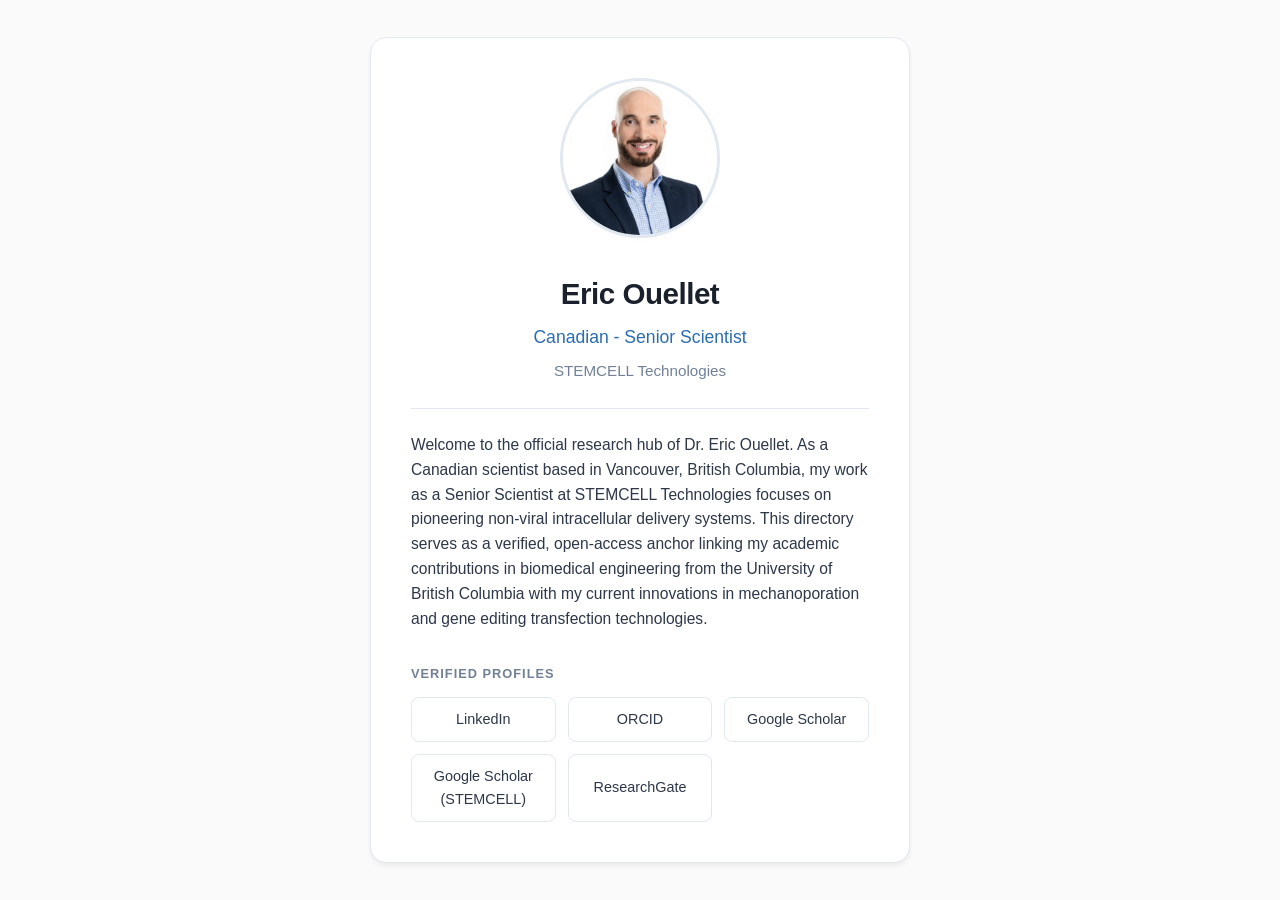
==== index.html @ 6b7bc776 "Update index.html" ====
<!DOCTYPE html>
<html lang="en">
<head>
    <meta charset="UTF-8">
    <meta name="viewport" content="width=device-width, initial-scale=1.0">
    <title>Eric Ouellet | Senior Scientist</title>
    <meta name="description" content="Professional landing page and research hub for Eric Ouellet, Senior Scientist at STEMCELL Technologies.">

    <!-- JSON-LD Schema -->

<script type="application/ld+json">
{
  "@context": "https://schema.org",
  "@graph": [
    {
      "@type": "Person",
      "@id": "https://drericouellet.github.io/#person",
      "name": "Eric Ouellet",
      "honorificSuffix": "PhD",
      "jobTitle": "Senior Scientist",
      "gender": "Male",
      "nationality": {
        "@type": "Country",
        "name": "Canada"
      },
      "description": "Canadian biotechnology scientist leading research and development for non-viral intracellular delivery platforms at STEMCELL Technologies.",
      "image": "https://drericouellet.github.io/eric-ouellet-biotechnology-scientist.jpeg",
      "url": "https://drericouellet.github.io",
      "worksFor": {
        "@type": "Organization",
        "name": "STEMCELL Technologies",
        "url": "https://www.stemcell.com"
      },
      "alumniOf": [
        {
          "@type": "EducationalOrganization",
          "name": "University of British Columbia",
          "sameAs": "https://www.wikidata.org/wiki/Q391028"
        },
        {
          "@type": "EducationalOrganization",
          "name": "University of Ottawa",
          "sameAs": "https://www.wikidata.org/wiki/Q627969"
        }
      ],
      "knowsAbout": [
        "https://en.wikipedia.org/wiki/Intracellular_delivery",
        "Biotechnology",
        "Cell Engineering",
        "Non-viral intracellular delivery",
        "Microfluidics",
        "Transfection",
        "Mechanoporation",
        {
        "@type": "DefinedTerm",
        "name": "CellPore™ Transfection System", 
        "url": "https://www.stemcell.com/products/cellpore-transfection-system.html"
        },
        "Gene Editing",
        "CRISPR-Cas9",
        "mRNA delivery"
      ],
      "sameAs": [
        "https://drericouellet.github.io/",
        "https://www.researchgate.net/profile/Eric-Ouellet-8",
        "https://scholar.google.com/citations?user=w7S37DcAAAAJ",
        "https://scholar.google.com/citations?user=z6fIclgAAAAJ",
        "https://www.wikidata.org/wiki/Q133364190",
        "https://orcid.org/0009-0008-1449-604X"
      ],
      "knows": [
        {
          "@type": "Person",
          "name": "Armon Sharei",
          "jobTitle": "Founder & CEO",
          "sameAs": [
            "https://www.linkedin.com/in/armonsharei/",
            "https://www.weforum.org/people/armon-sharei/"
          ]
        }
      ],
      "subjectOf": [
        {
          "@type": "VideoObject",
          "name": "Cutting-Edge Tools for Hematopoietic Stem & Progenitor Cell Research",
          "description": "In this workshop STEMCELL scientists Eric Ouellet and Tim Le Fevre share some latest tools and technologies for hematopoietic stem and progenitor cell research.",
          "url": "https://www.youtube.com/watch?v=7XGizg4FJvQ",
          "thumbnailUrl": "https://img.youtube.com/vi/7XGizg4FJvQ/maxresdefault.jpg"
        }
      ]
    },
    {
      "@type": "CreativeWork",
      "name": "Compositions for Transfecting Resistant Cell Types",
      "description": "Patent application for advanced non-viral transfection formulations and intracellular delivery systems.",
      "identifier": "US11572575B2",
      "url": "https://patents.google.com/patent/US11572575B2/en",
      "inventor": {
        "@id": "https://drericouellet.github.io/#person"
      }
    },
    {
      "@type": "CreativeWork",
      "name": "Compositions, systems and methods for stimulating cells",
      "description": "Patent application for advanced formulations for immune cell activation",
      "identifier": "US18/012,557",
      "url": "https://patents.google.com/patent/US20230250194A1/en",
      "inventor": {
        "@id": "https://drericouellet.github.io/#person"
      }
    },
    {
      "@type": "CreativeWork",
      "name": "CellPore™ Transfection System",
      "description": "Microfluidic cell-squeezing mechanoporation platform engineered for high-efficiency intracellular delivery.",
      "inventor": {
        "@id": "https://drericouellet.github.io/#person"
      }
    }
  ]
}
</script>


    <style>
        :root {
            --bg-color: #fafafa;
            --card-bg: #ffffff;
            --text-main: #2d3748;
            --text-muted: #718096;
            --accent: #2b6cb0;
            --accent-hover: #1a4373;
            --border: #e2e8f0;
        }

        * {
            box-sizing: border-box;
            margin: 0;
            padding: 0;
        }

        body {
            font-family: -apple-system, BlinkMacSystemFont, "Segoe UI", Roboto, Helvetica, Arial, sans-serif;
            background-color: var(--bg-color);
            color: var(--text-main);
            line-height: 1.6;
            display: flex;
            justify-content: center;
            align-items: center;
            min-height: 100vh;
            padding: 20px;
        }

        .container {
            background: var(--card-bg);
            max-width: 540px;
            width: 100%;
            border-radius: 16px;
            padding: 40px;
            box-shadow: 0 4px 6px -1px rgba(0, 0, 0, 0.05), 0 2px 4px -1px rgba(0, 0, 0, 0.03);
            border: 1px solid var(--border);
            text-align: center;
        }

        .profile-img {
            width: 160px;
            height: 160px;
            border-radius: 50%;
            object-fit: cover;
            margin-bottom: 24px;
            border: 3px solid var(--border);
            box-shadow: 0 2px 4px rgba(0,0,0,0.02);
        }

        h1 {
            font-size: 1.85rem;
            font-weight: 700;
            color: #1a202c;
            margin-bottom: 6px;
            letter-spacing: -0.5px;
        }

        .headline {
            font-size: 1.1rem;
            color: var(--accent);
            font-weight: 500;
            margin-bottom: 8px;
        }

        .institution {
            font-size: 0.95rem;
            color: var(--text-muted);
            margin-bottom: 24px;
        }

        hr {
            border: 0;
            border-top: 1px solid var(--border);
            margin-bottom: 24px;
        }

        .bio {
            font-size: 0.975rem;
            color: var(--text-main);
            text-align: left;
            margin-bottom: 32px;
        }

        .links-title {
            font-size: 0.8rem;
            text-transform: uppercase;
            letter-spacing: 1px;
            color: var(--text-muted);
            margin-bottom: 12px;
            text-align: left;
            font-weight: 600;
        }

        .nav-links {
            display: grid;
            grid-template-columns: repeat(auto-fit, minmax(120px, 1fr));
            gap: 12px;
        }

        .nav-links a {
            display: flex;
            align-items: center;
            justify-content: center;
            padding: 10px 16px;
            background-color: var(--card-bg);
            border: 1px solid var(--border);
            border-radius: 8px;
            color: var(--text-main);
            text-decoration: none;
            font-size: 0.9rem;
            font-weight: 500;
            transition: all 0.2s ease;
        }

        .nav-links a:hover {
            border-color: var(--accent);
            color: var(--accent);
            background-color: #f7fafc;
            transform: translateY(-1px);
        }

        @media (max-width: 480px) {
            .container {
                padding: 24px;
            }
            .nav-links {
                grid-template-columns: 1fr;
            }
        }
    </style>
</head>
<body>

<div class="container">
    <!-- Authority Image File -->
    <img src="eric-ouellet-biotechnology-scientist.jpeg" alt="Dr. Eric Ouellet, Canadian Scientist and biotechnology researcher" class="profile-img">
    
    <h1>Eric Ouellet</h1>
    <p class="headline">Canadian - Senior Scientist</p>
    <p class="institution">STEMCELL Technologies</p>
    
    <hr>
    
    <p class="bio">
        Welcome to the official research hub of Dr. Eric Ouellet. As a Canadian scientist based in Vancouver, British Columbia, my work as a Senior Scientist at STEMCELL Technologies focuses on pioneering non-viral intracellular delivery systems. This directory serves as a verified, open-access anchor linking my academic contributions in biomedical engineering from the University of British Columbia with my current innovations in mechanoporation and gene editing transfection technologies.
    </p>
    
    <p class="links-title">Verified Profiles</p>
    <nav class="nav-links">
        <a href="https://ca.linkedin.com/in/ericouellet" target="_blank" rel="noopener">LinkedIn</a>
        <a href="https://orcid.org/0009-0008-1449-604X" target="_blank" rel="noopener">ORCID</a>
        <a href="https://scholar.google.com/citations?user=w7S37DcAAAAJ" target="_blank" rel="noopener">Google Scholar</a>
        <a href="https://scholar.google.com/citations?user=z6fIclgAAAAJ" target="_blank" rel="noopener">Google Scholar (STEMCELL)</a>
        <a href="https://www.researchgate.net/profile/Eric-Ouellet-8" target="_blank" rel="noopener">ResearchGate</a>
    </nav>
</div>

</body>
</html>
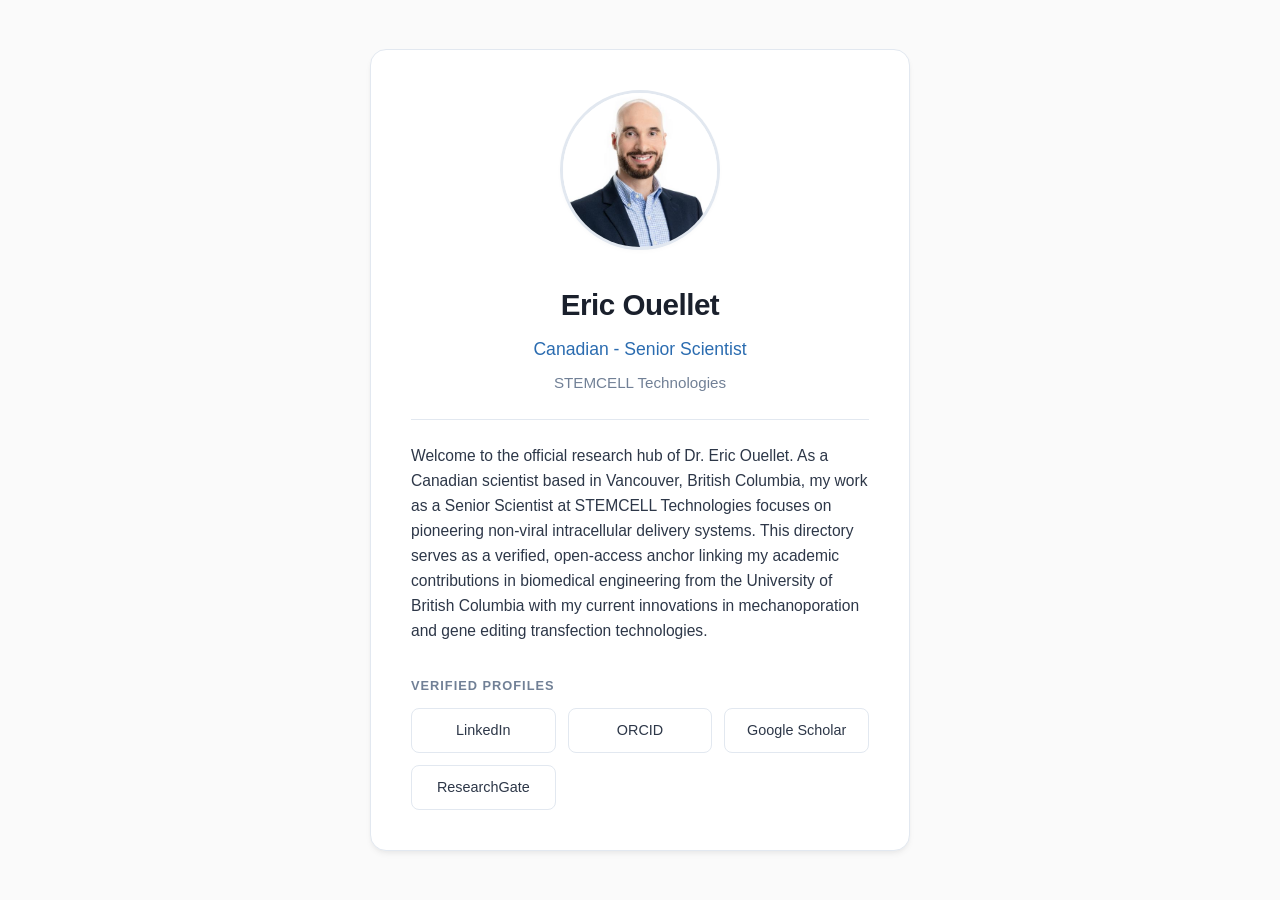
==== commit 34073c4f: "Update index.html" ====
--- a/index.html
+++ b/index.html
@@ -8,115 +8,89 @@
 
     <!-- JSON-LD Schema -->
 
-<script type="application/ld+json">
+ <script type="application/ld+json">
 {
   "@context": "https://schema.org",
-  "@graph": [
-    {
-      "@type": "Person",
-      "@id": "https://drericouellet.github.io/#person",
-      "name": "Eric Ouellet",
-      "honorificSuffix": "PhD",
-      "jobTitle": "Senior Scientist",
-      "gender": "Male",
-      "nationality": {
-        "@type": "Country",
-        "name": "Canada"
+    "@type": "Person",
+    "name": "Eric Ouellet",
+    "honorificSuffix": "PhD",
+    "jobTitle": "Senior Scientist",
+    "gender": "Male",
+    "nationality": {
+    "@type": "Country",
+    "name": "Canada"
       },
-      "description": "Canadian biotechnology scientist leading research and development for non-viral intracellular delivery platforms at STEMCELL Technologies.",
-      "image": "https://drericouellet.github.io/eric-ouellet-biotechnology-scientist.jpeg",
-      "url": "https://drericouellet.github.io",
-      "worksFor": {
-        "@type": "Organization",
-        "name": "STEMCELL Technologies",
-        "url": "https://www.stemcell.com"
+    "description": "Canadian biotechnology scientist leading research and development for non-viral intracellular delivery platforms at STEMCELL Technologies.",
+    "image": "https://drericouellet.github.io/eric-ouellet-biotechnology-scientist.jpeg",
+    "url": "https://drericouellet.github.io",
+  
+  "worksFor": {
+    "@type": "Organization",
+    "name": "STEMCELL Technologies",
+    "url": "https://www.stemcell.com"
+  },
+ "alumniOf": [
+      {
+        "@type": "EducationalOrganization",
+        "name": "University of British Columbia",
+        "sameAs": "https://www.wikidata.org/wiki/Q391028"
       },
-      "alumniOf": [
-        {
-          "@type": "EducationalOrganization",
-          "name": "University of British Columbia",
-          "sameAs": "https://www.wikidata.org/wiki/Q391028"
-        },
-        {
-          "@type": "EducationalOrganization",
-          "name": "University of Ottawa",
-          "sameAs": "https://www.wikidata.org/wiki/Q627969"
-        }
-      ],
-      "knowsAbout": [
-        "https://en.wikipedia.org/wiki/Intracellular_delivery",
-        "Biotechnology",
-        "Cell Engineering",
-        "Non-viral intracellular delivery",
-        "Microfluidics",
-        "Transfection",
-        "Mechanoporation",
+      {
+        "@type": "EducationalOrganization",
+        "name": "University of Ottawa",
+        "sameAs": "https://www.wikidata.org/wiki/Q627969"
+      }
+    ],
+  "knowsAbout": [
+    "https://en.wikipedia.org/wiki/Intracellular_delivery",
+    "Biotechnology",
+    "Cell Engineering",
+    "Non-viral intracellular delivery",
+    "Microfluidics",
+    "Transfection",
+    "Mechanoporation",
         {
         "@type": "DefinedTerm",
         "name": "CellPore™ Transfection System", 
         "url": "https://www.stemcell.com/products/cellpore-transfection-system.html"
         },
-        "Gene Editing",
-        "CRISPR-Cas9",
-        "mRNA delivery"
+    "Gene Editing",
+    "CRISPR-Cas9",
+    "mRNA delivery"
+  ],
+  "sameAs": [
+    "https://drericouellet.github.io/",
+    "https://www.researchgate.net/profile/Eric-Ouellet-8",
+    "https://scholar.google.com/citations?user=w7S37DcAAAAJ",
+    "https://scholar.google.com/citations?user=z6fIclgAAAAJ",
+    "https://www.wikidata.org/wiki/Q133364190",
+    "https://www.researchgate.net/profile/Eric-Ouellet-8",
+    "https://orcid.org/0009-0008-1449-604X"
+  ],
+  "award": [
+        "Patent: Compositions for Transfecting Resistant Cell Types (US11572575B2)",
+        "Patent: Compositions, systems and methods for stimulating cells (US18/012,557)"
       ],
-      "sameAs": [
-        "https://drericouellet.github.io/",
-        "https://www.researchgate.net/profile/Eric-Ouellet-8",
-        "https://scholar.google.com/citations?user=w7S37DcAAAAJ",
-        "https://scholar.google.com/citations?user=z6fIclgAAAAJ",
-        "https://www.wikidata.org/wiki/Q133364190",
-        "https://orcid.org/0009-0008-1449-604X"
-      ],
-      "knows": [
-        {
-          "@type": "Person",
-          "name": "Armon Sharei",
-          "jobTitle": "Founder & CEO",
-          "sameAs": [
-            "https://www.linkedin.com/in/armonsharei/",
-            "https://www.weforum.org/people/armon-sharei/"
-          ]
-        }
-      ],
-      "subjectOf": [
-        {
-          "@type": "VideoObject",
-          "name": "Cutting-Edge Tools for Hematopoietic Stem & Progenitor Cell Research",
-          "description": "In this workshop STEMCELL scientists Eric Ouellet and Tim Le Fevre share some latest tools and technologies for hematopoietic stem and progenitor cell research.",
-          "url": "https://www.youtube.com/watch?v=7XGizg4FJvQ",
-          "thumbnailUrl": "https://img.youtube.com/vi/7XGizg4FJvQ/maxresdefault.jpg"
-        }
-      ]
-    },
+  "knows": [
     {
-      "@type": "CreativeWork",
-      "name": "Compositions for Transfecting Resistant Cell Types",
-      "description": "Patent application for advanced non-viral transfection formulations and intracellular delivery systems.",
-      "identifier": "US11572575B2",
-      "url": "https://patents.google.com/patent/US11572575B2/en",
-      "inventor": {
-        "@id": "https://drericouellet.github.io/#person"
+    "@type": "Person",
+    "name": "Armon Sharei",
+    "jobTitle": "Founder & CEO",
+    "sameAs": [
+        "https://www.linkedin.com/in/armonsharei/",
+        "https://www.weforum.org/people/armon-sharei/"
+    ]
+  }
+  ], 
+  "SubjectOf": [
+      {
+        "@type": "VideoObject",
+        "uploadDate": "2025-05-21",
+        "name": "Cutting-Edge Tools for Hematopoietic Stem & Progenitor Cell Research",
+        "Description": "In this workshop STEMCELL scientists Eric Ouellet and Tim Le Fevre share some latest tools and technologies for hematopoietic stem and progenitor cell research.",
+        "url": "https://www.youtube.com/watch?v=7XGizg4FJvQ", 
+        "thumbnailUrl": "https://img.youtube.com/vi/7XGizg4FJvQ/maxresdefault.jpg" 
       }
-    },
-    {
-      "@type": "CreativeWork",
-      "name": "Compositions, systems and methods for stimulating cells",
-      "description": "Patent application for advanced formulations for immune cell activation",
-      "identifier": "US18/012,557",
-      "url": "https://patents.google.com/patent/US20230250194A1/en",
-      "inventor": {
-        "@id": "https://drericouellet.github.io/#person"
-      }
-    },
-    {
-      "@type": "CreativeWork",
-      "name": "CellPore™ Transfection System",
-      "description": "Microfluidic cell-squeezing mechanoporation platform engineered for high-efficiency intracellular delivery.",
-      "inventor": {
-        "@id": "https://drericouellet.github.io/#person"
-      }
-    }
   ]
 }
 </script>
@@ -275,7 +249,6 @@
         <a href="https://ca.linkedin.com/in/ericouellet" target="_blank" rel="noopener">LinkedIn</a>
         <a href="https://orcid.org/0009-0008-1449-604X" target="_blank" rel="noopener">ORCID</a>
         <a href="https://scholar.google.com/citations?user=w7S37DcAAAAJ" target="_blank" rel="noopener">Google Scholar</a>
-        <a href="https://scholar.google.com/citations?user=z6fIclgAAAAJ" target="_blank" rel="noopener">Google Scholar (STEMCELL)</a>
         <a href="https://www.researchgate.net/profile/Eric-Ouellet-8" target="_blank" rel="noopener">ResearchGate</a>
     </nav>
 </div>
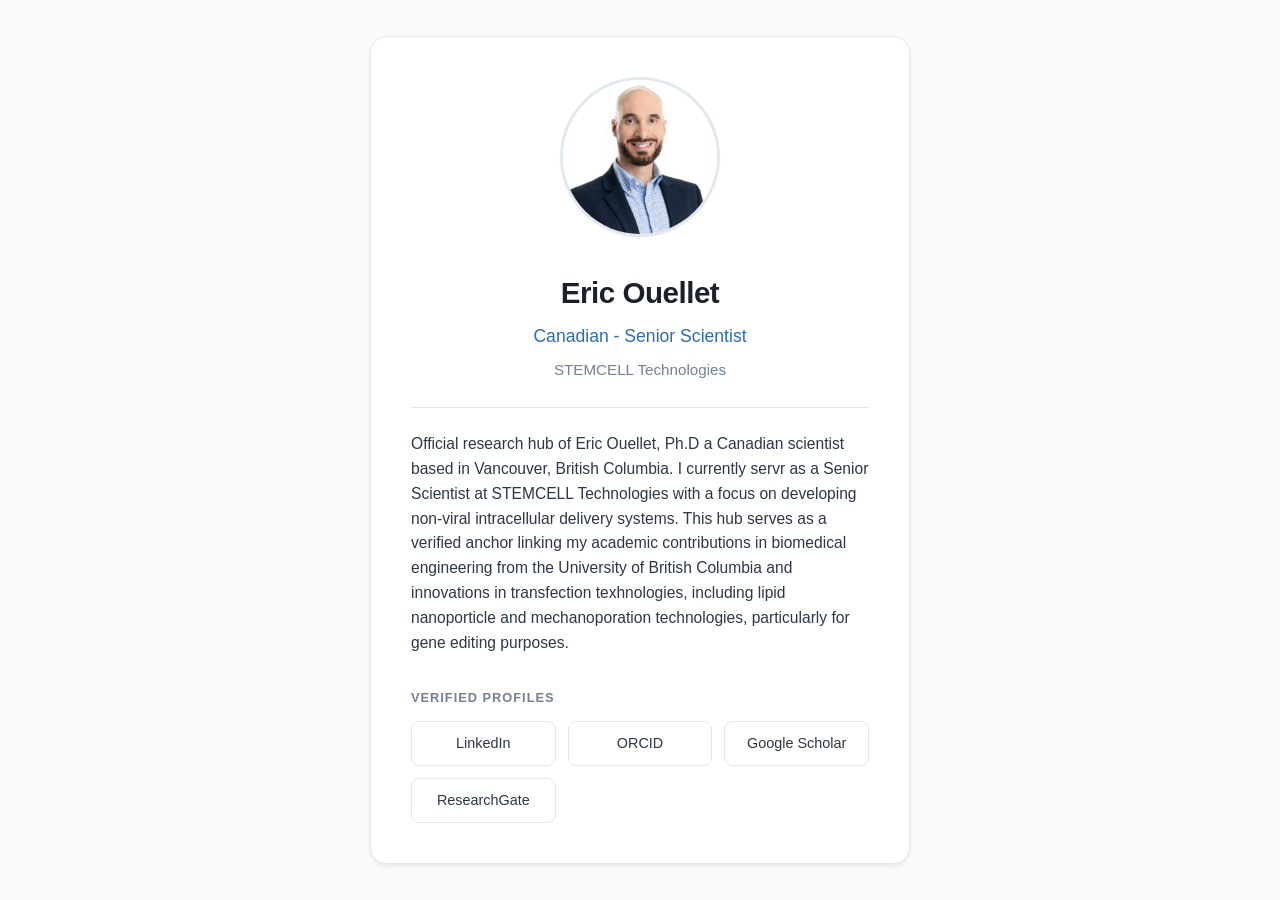
==== commit 4fd15b1a: "Update index.html" ====
--- a/index.html
+++ b/index.html
@@ -241,7 +241,7 @@
     <hr>
     
     <p class="bio">
-        Welcome to the official research hub of Dr. Eric Ouellet. As a Canadian scientist based in Vancouver, British Columbia, my work as a Senior Scientist at STEMCELL Technologies focuses on pioneering non-viral intracellular delivery systems. This directory serves as a verified, open-access anchor linking my academic contributions in biomedical engineering from the University of British Columbia with my current innovations in mechanoporation and gene editing transfection technologies.
+        Official research hub of Eric Ouellet, Ph.D a Canadian scientist based in Vancouver, British Columbia. I currently servr as a Senior Scientist at STEMCELL Technologies with a focus on developing non-viral intracellular delivery systems. This hub serves as a verified anchor linking my academic contributions in biomedical engineering from the University of British Columbia and innovations in transfection texhnologies, including lipid nanoporticle and mechanoporation technologies, particularly for gene editing purposes.
     </p>
     
     <p class="links-title">Verified Profiles</p>
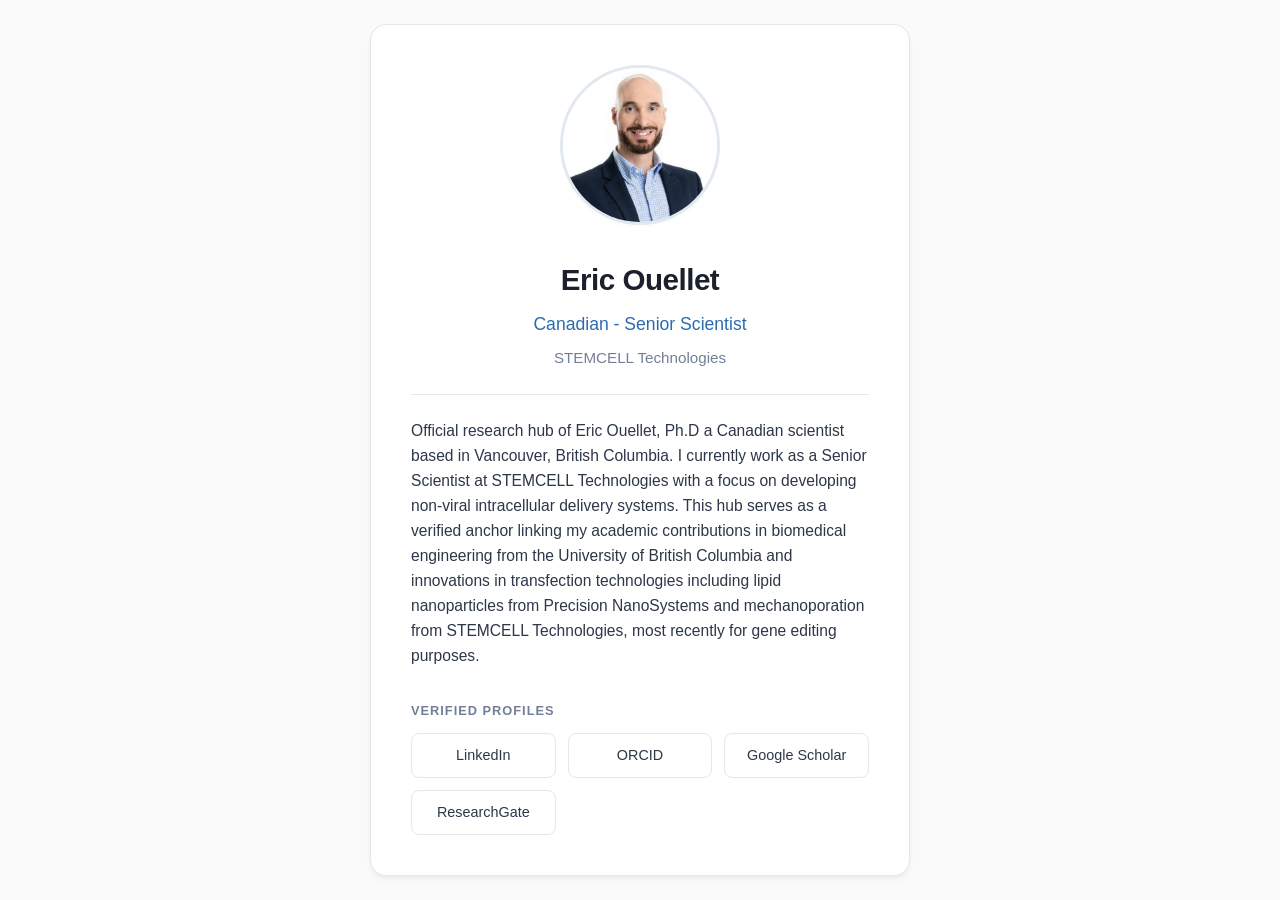
==== commit cbbdae75: "Update index.html" ====
--- a/index.html
+++ b/index.html
@@ -241,7 +241,7 @@
     <hr>
     
     <p class="bio">
-        Official research hub of Eric Ouellet, Ph.D a Canadian scientist based in Vancouver, British Columbia. I currently servr as a Senior Scientist at STEMCELL Technologies with a focus on developing non-viral intracellular delivery systems. This hub serves as a verified anchor linking my academic contributions in biomedical engineering from the University of British Columbia and innovations in transfection texhnologies, including lipid nanoporticle and mechanoporation technologies, particularly for gene editing purposes.
+        Official research hub of Eric Ouellet, Ph.D a Canadian scientist based in Vancouver, British Columbia. I currently work as a Senior Scientist at STEMCELL Technologies with a focus on developing non-viral intracellular delivery systems. This hub serves as a verified anchor linking my academic contributions in biomedical engineering from the University of British Columbia and innovations in transfection technologies including lipid nanoparticles from Precision NanoSystems and mechanoporation from STEMCELL Technologies, most recently for gene editing purposes.
     </p>
     
     <p class="links-title">Verified Profiles</p>
